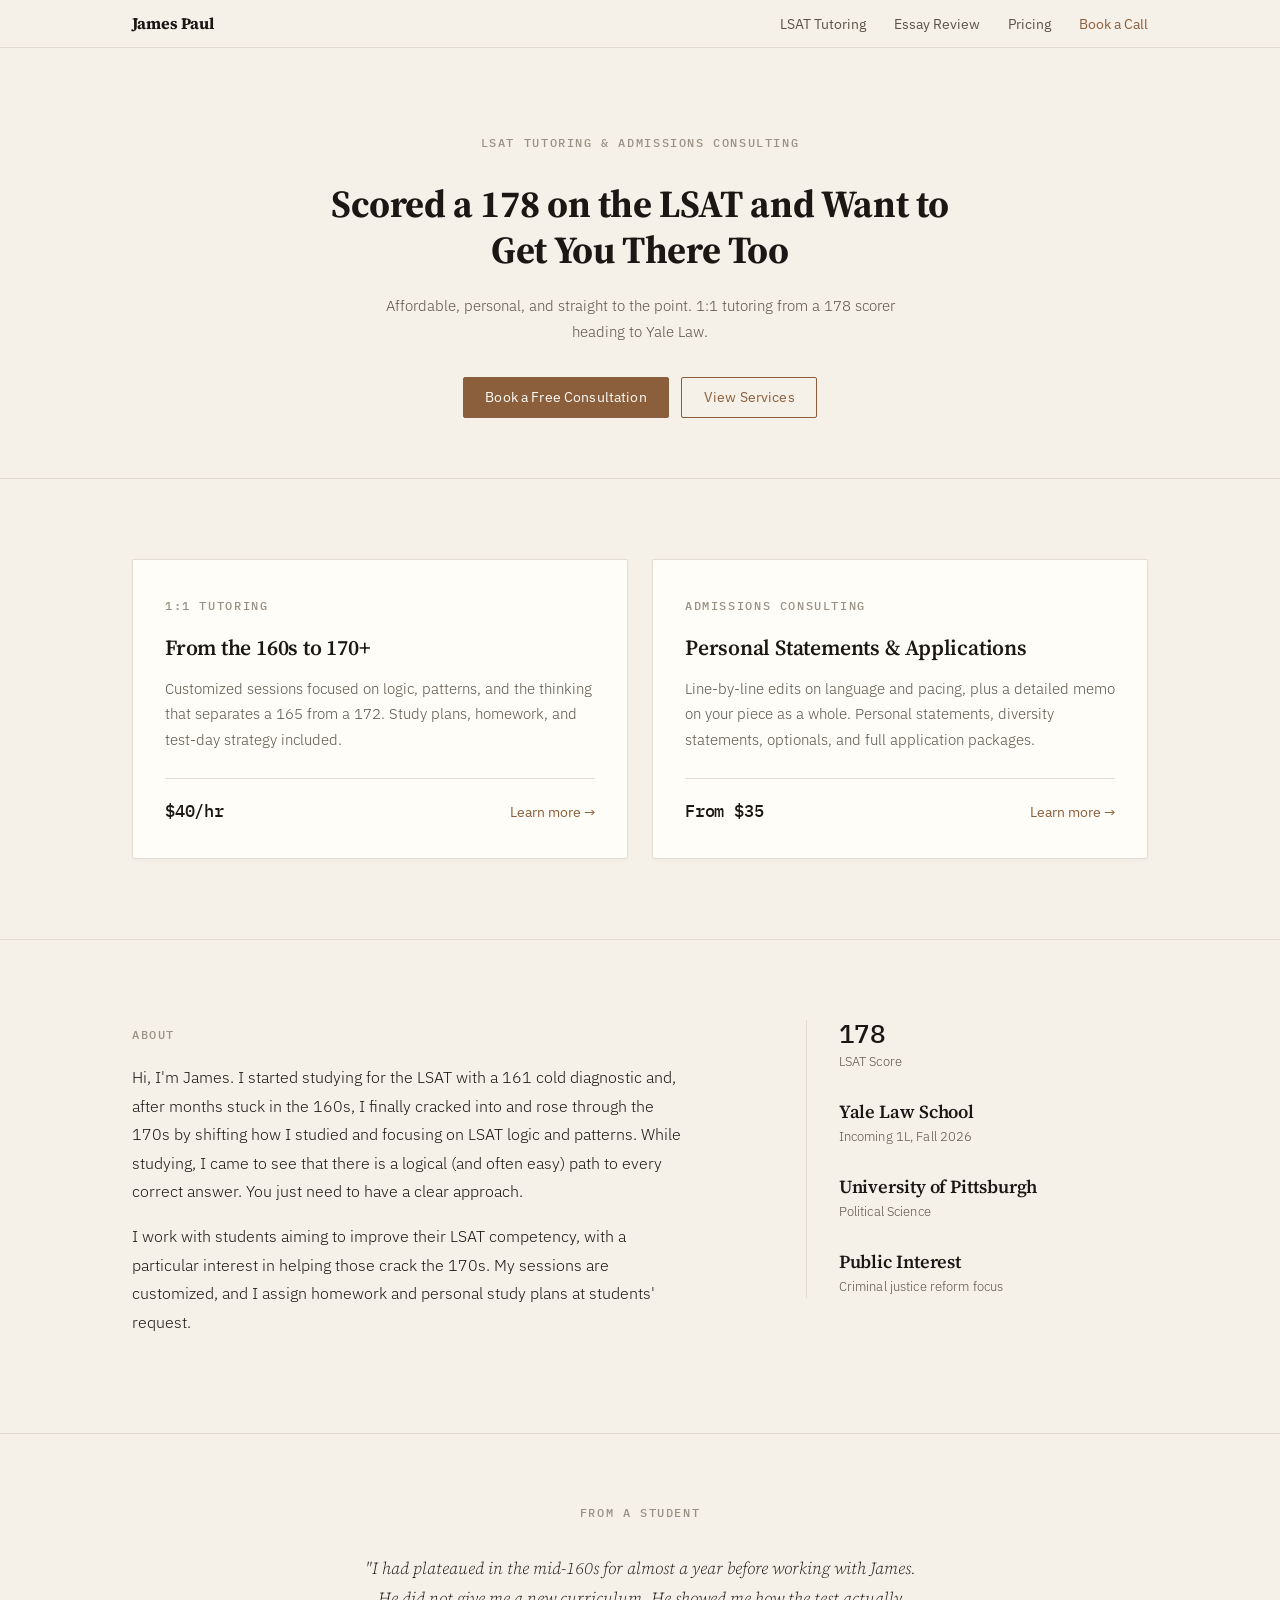
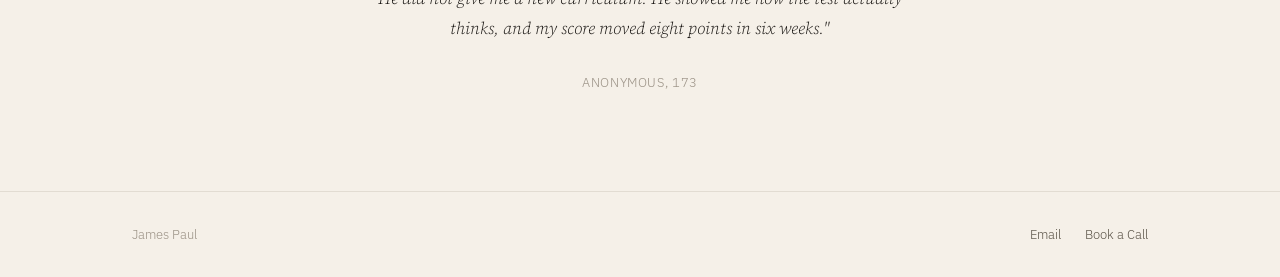
==== index.html @ 8e08b242 "Initial commit" ====
<!DOCTYPE html>
<html lang="en">
<head>
  <meta charset="UTF-8" />
  <meta name="viewport" content="width=device-width, initial-scale=1.0" />
  <title>James Paul · LSAT Tutoring and Essay Review</title>
  <meta name="description" content="1:1 LSAT tutoring and law school essay review from a 178 scorer heading to Yale Law. Affordable, personal, and straight to the point." />

  <link rel="preconnect" href="https://fonts.googleapis.com" />
  <link rel="preconnect" href="https://fonts.gstatic.com" crossorigin />
  <link href="https://fonts.googleapis.com/css2?family=IBM+Plex+Mono:wght@400;500&family=IBM+Plex+Sans:wght@300;400;500&family=Source+Serif+4:ital,opsz,wght@0,8..60,400..700;1,8..60,400..700&display=swap" rel="stylesheet" />

  <link rel="stylesheet" href="styles.css" />
</head>
<body>

  <!-- ========== Navigation ========== -->
  <nav class="nav" aria-label="Primary">
    <div class="nav-inner">
      <a href="index.html" class="nav-brand">James Paul</a>

      <button class="nav-toggle" aria-label="Toggle menu" aria-expanded="false">
        <svg width="22" height="22" viewBox="0 0 24 24" fill="none" stroke="currentColor" stroke-width="1.5" stroke-linecap="square">
          <line x1="3" y1="7" x2="21" y2="7" />
          <line x1="3" y1="12" x2="21" y2="12" />
          <line x1="3" y1="17" x2="21" y2="17" />
        </svg>
      </button>

      <ul class="nav-links">
        <li><a href="tutoring.html">LSAT Tutoring</a></li>
        <li><a href="essays.html">Essay Review</a></li>
        <li><a href="pricing.html">Pricing</a></li>
        <li><a href="https://calendly.com/jamespaul/intro" class="nav-cta">Book a Call</a></li>
      </ul>
    </div>
  </nav>

  <main>

    <!-- ========== Hero ========== -->
    <header class="hero">
      <div class="container">
        <span class="eyebrow">LSAT Tutoring &amp; Admissions Consulting</span>
        <h1>Scored a 178 on the LSAT and Want to Get You There Too</h1>
        <p class="subline">Affordable, personal, and straight to the point. 1:1 tutoring from a 178 scorer heading to Yale Law.</p>

        <div class="btn-row">
          <a href="https://calendly.com/jamespaul/intro" class="btn btn-primary">Book a Free Consultation</a>
          <a href="#services" class="btn btn-secondary">View Services</a>
        </div>
      </div>
    </header>

    <!-- ========== Services Overview ========== -->
    <section class="section section-bordered" id="services">
      <div class="container">
        <div class="services-grid">

          <article class="service-card">
            <span class="eyebrow">1:1 Tutoring</span>
            <h3>From the 160s to 170+</h3>
            <p>Customized sessions focused on logic, patterns, and the thinking that separates a 165 from a 172. Study plans, homework, and test-day strategy included.</p>
            <div class="card-foot">
              <span class="card-price">$40/hr</span>
              <a href="tutoring.html" class="arrow-link">Learn more →</a>
            </div>
          </article>

          <article class="service-card">
            <span class="eyebrow">Admissions Consulting</span>
            <h3>Personal Statements &amp; Applications</h3>
            <p>Line-by-line edits on language and pacing, plus a detailed memo on your piece as a whole. Personal statements, diversity statements, optionals, and full application packages.</p>
            <div class="card-foot">
              <span class="card-price">From $35</span>
              <a href="essays.html" class="arrow-link">Learn more →</a>
            </div>
          </article>

        </div>
      </div>
    </section>

    <!-- ========== About ========== -->
    <section class="section section-bordered">
      <div class="container">
        <div class="about">

          <div class="about-text">
            <span class="eyebrow">About</span>
            <p>Hi, I'm James. I started studying for the LSAT with a 161 cold diagnostic and, after months stuck in the 160s, I finally cracked into and rose through the 170s by shifting how I studied and focusing on LSAT logic and patterns. While studying, I came to see that there is a logical (and often easy) path to every correct answer. You just need to have a clear approach.</p>
            <p>I work with students aiming to improve their LSAT competency, with a particular interest in helping those crack the 170s. My sessions are customized, and I assign homework and personal study plans at students' request.</p>
          </div>

          <aside class="credentials" aria-label="Credentials">
            <div class="credential">
              <span class="big">178</span>
              <span class="label">LSAT Score</span>
            </div>
            <div class="credential">
              <span class="big-serif">Yale Law School</span>
              <span class="label">Incoming 1L, Fall 2026</span>
            </div>
            <div class="credential">
              <span class="big-serif">University of Pittsburgh</span>
              <span class="label">Political Science</span>
            </div>
            <div class="credential">
              <span class="big-serif">Public Interest</span>
              <span class="label">Criminal justice reform focus</span>
            </div>
          </aside>

        </div>
      </div>
    </section>

    <!-- ========== Testimonial ==========
         Replace the quote and attribution below with a real student testimonial. -->
    <section class="section-bordered">
      <div class="container">
        <div class="testimonial">
          <span class="eyebrow">From a Student</span>
          <blockquote>
            "I had plateaued in the mid-160s for almost a year before working with James. He did not give me a new curriculum. He showed me how the test actually thinks, and my score moved eight points in six weeks."
          </blockquote>
          <cite>Anonymous, 173</cite>
        </div>
      </div>
    </section>

  </main>

  <!-- ========== Footer ========== -->
  <footer class="site-footer">
    <div class="site-footer-inner">
      <span>James Paul</span>
      <div class="footer-links">
        <a href="mailto:hello@jamespaul.com">Email</a>
        <a href="https://calendly.com/jamespaul/intro">Book a Call</a>
      </div>
    </div>
  </footer>

  <script src="script.js"></script>
</body>
</html>
---- styles.css ----
/* ============================================================
   James Paul - LSAT Tutoring & Essay Review
   Editorial stylesheet. Warm cream, serif display, mono accents.
   ============================================================ */

:root {
  --bg: #f5f0e8;
  --surface: #fffdf7;
  --text: #1a1714;
  --text-2: #5a5347;
  --text-3: #9a9185;
  --accent: #8b5e3c;
  --accent-hover: #a06d48;
  --border: #e2dcd2;
  --ink: #1a1714;

  --serif: "Source Serif 4", Georgia, "Times New Roman", serif;
  --sans: "IBM Plex Sans", -apple-system, BlinkMacSystemFont, "Segoe UI", sans-serif;
  --mono: "IBM Plex Mono", ui-monospace, "SF Mono", Menlo, monospace;

  --nav-h: 48px;
  --page-max: 1080px;
  --reading-max: 640px;
  --wide-pad: 2rem;
  --section-gap: 5rem;
}

/* ---------- Reset & base ---------- */
*, *::before, *::after { box-sizing: border-box; }

html {
  scroll-behavior: smooth;
  scroll-padding-top: calc(var(--nav-h) + 1rem);
}

body {
  margin: 0;
  background: var(--bg);
  color: var(--text);
  font-family: var(--sans);
  font-weight: 300;
  font-size: 16px;
  line-height: 1.65;
  -webkit-font-smoothing: antialiased;
  -moz-osx-font-smoothing: grayscale;
  padding-top: var(--nav-h);
}

h1, h2, h3, h4 {
  font-family: var(--serif);
  font-weight: 600;
  color: var(--ink);
  line-height: 1.2;
  margin: 0 0 0.6em;
  letter-spacing: -0.01em;
}

h1 { font-size: 2.4rem; font-weight: 700; }
h2 { font-size: 1.75rem; }
h3 { font-size: 1.15rem; font-weight: 600; }

p { margin: 0 0 1em; color: var(--text); }

a {
  color: inherit;
  text-decoration: none;
  transition: color 120ms ease;
}
a:hover {
  text-decoration: underline;
  text-underline-offset: 3px;
  text-decoration-thickness: 1px;
}

hr {
  border: 0;
  border-top: 1px solid var(--border);
  margin: 0;
}

/* ---------- Layout ---------- */
.container {
  max-width: var(--page-max);
  margin: 0 auto;
  padding: 0 var(--wide-pad);
}

.container-narrow {
  max-width: 760px;
  margin: 0 auto;
  padding: 0 var(--wide-pad);
}

.section { padding: var(--section-gap) 0; }
.section-tight { padding: 3.5rem 0; }
.section-bordered { border-top: 1px solid var(--border); }

/* ---------- Editorial labels ---------- */
.eyebrow {
  font-family: var(--mono);
  font-size: 0.72rem;
  font-weight: 500;
  letter-spacing: 0.14em;
  text-transform: uppercase;
  color: var(--text-3);
  margin: 0 0 1.2rem;
  display: inline-block;
}

.eyebrow-accent { color: var(--accent); }

/* ---------- Navigation ---------- */
.nav {
  position: fixed;
  top: 0; left: 0; right: 0;
  height: var(--nav-h);
  background: var(--bg);
  border-bottom: 1px solid var(--border);
  z-index: 50;
}
.nav-inner {
  max-width: var(--page-max);
  margin: 0 auto;
  padding: 0 var(--wide-pad);
  height: 100%;
  display: flex;
  align-items: center;
  justify-content: space-between;
}
.nav-brand {
  font-family: var(--serif);
  font-weight: 700;
  font-size: 1rem;
  color: var(--ink);
  letter-spacing: -0.005em;
}
.nav-links {
  display: flex;
  gap: 1.75rem;
  align-items: center;
  list-style: none;
  margin: 0; padding: 0;
}
.nav-links a {
  font-size: 0.88rem;
  color: var(--text-2);
  font-weight: 400;
}
.nav-links a:hover { color: var(--ink); }
.nav-links a.nav-cta { color: var(--accent); }
.nav-links a.nav-cta:hover { color: var(--accent-hover); }

.nav-toggle {
  display: none;
  background: none;
  border: 0;
  padding: 0.4rem;
  cursor: pointer;
  color: var(--ink);
}
.nav-toggle svg { display: block; }

/* ---------- Buttons / CTAs ---------- */
.btn {
  display: inline-block;
  padding: 0.78rem 1.35rem;
  font-family: var(--sans);
  font-size: 0.9rem;
  font-weight: 400;
  letter-spacing: 0.01em;
  border-radius: 2px;
  border: 1px solid transparent;
  cursor: pointer;
  transition: background 140ms ease, border-color 140ms ease, color 140ms ease;
  line-height: 1;
}
.btn:hover { text-decoration: none; }

.btn-primary {
  background: var(--accent);
  color: var(--surface);
  border-color: var(--accent);
}
.btn-primary:hover {
  background: var(--accent-hover);
  border-color: var(--accent-hover);
  color: var(--surface);
}

.btn-secondary {
  background: transparent;
  color: var(--accent);
  border-color: var(--accent);
}
.btn-secondary:hover {
  background: var(--accent);
  color: var(--surface);
}

.btn-row {
  display: flex;
  gap: 0.75rem;
  justify-content: center;
  flex-wrap: wrap;
  margin-top: 2rem;
}

/* Inline accent link with arrow */
.arrow-link {
  font-family: var(--sans);
  font-size: 0.9rem;
  color: var(--accent);
  font-weight: 400;
}
.arrow-link:hover { color: var(--accent-hover); }

/* ---------- Hero ---------- */
.hero {
  text-align: center;
  padding: 5rem 1rem 3.75rem;
}
.hero .eyebrow { margin-bottom: 1.8rem; }
.hero h1 {
  max-width: 640px;
  margin: 0 auto 1.25rem;
  font-size: 2.4rem;
}
.hero .subline {
  max-width: 520px;
  margin: 0 auto;
  color: var(--text-2);
  font-size: 0.95rem;
  line-height: 1.7;
}

/* ---------- Page header (interior pages) ---------- */
.page-header {
  text-align: left;
  padding: 4rem 0 3rem;
  border-bottom: 1px solid var(--border);
}
.page-header h1 {
  max-width: 720px;
  margin-bottom: 1rem;
}
.page-header .subline {
  max-width: 580px;
  color: var(--text-2);
  font-size: 1rem;
}

/* ---------- Two-card services overview ---------- */
.services-grid {
  display: grid;
  grid-template-columns: 1fr 1fr;
  gap: 1.5rem;
}
.service-card {
  background: var(--surface);
  border: 1px solid var(--border);
  padding: 2.25rem 2rem 2rem;
  display: flex;
  flex-direction: column;
  border-radius: 2px;
  box-shadow: 0 1px 4px rgba(0, 0, 0, 0.03);
}
.service-card h3 {
  font-size: 1.35rem;
  font-family: var(--serif);
  font-weight: 600;
  margin-bottom: 0.9rem;
  line-height: 1.25;
}
.service-card p {
  color: var(--text-2);
  font-size: 0.94rem;
  line-height: 1.7;
  margin-bottom: 1.6rem;
  flex: 1;
}
.service-card .card-foot {
  display: flex;
  justify-content: space-between;
  align-items: baseline;
  padding-top: 1.2rem;
  border-top: 1px solid var(--border);
}
.service-card .card-price {
  font-family: var(--mono);
  font-size: 1.05rem;
  color: var(--ink);
  font-weight: 500;
  letter-spacing: -0.01em;
}

/* ---------- About ---------- */
.about {
  display: grid;
  grid-template-columns: 60% 40%;
  gap: 4rem;
  align-items: start;
}
.about-text p {
  font-size: 1.02rem;
  line-height: 1.75;
  color: var(--text);
  max-width: 56ch;
}
.about-text p + p { margin-top: 1rem; }

.credentials {
  display: flex;
  flex-direction: column;
  gap: 1.75rem;
  border-left: 1px solid var(--border);
  padding-left: 2rem;
}
.credential {
  display: flex;
  flex-direction: column;
  gap: 0.2rem;
}
.credential .big {
  font-family: var(--mono);
  font-size: 1.6rem;
  font-weight: 500;
  color: var(--ink);
  letter-spacing: -0.02em;
  line-height: 1.1;
}
.credential .big-serif {
  font-family: var(--serif);
  font-size: 1.15rem;
  font-weight: 600;
  color: var(--ink);
  letter-spacing: -0.005em;
  line-height: 1.2;
}
.credential .label {
  font-family: var(--sans);
  font-size: 0.82rem;
  color: var(--text-2);
  letter-spacing: 0.01em;
}

/* ---------- Testimonial ---------- */
.testimonial {
  max-width: 600px;
  margin: 0 auto;
  text-align: center;
  padding: 4rem 1rem;
}
.testimonial .eyebrow { margin-bottom: 2rem; }
.testimonial blockquote {
  margin: 0 0 1.5rem;
  font-family: var(--serif);
  font-style: italic;
  font-size: 1.05rem;
  line-height: 1.8;
  color: var(--text);
}
.testimonial cite {
  font-family: var(--sans);
  font-size: 0.82rem;
  color: var(--text-3);
  font-style: normal;
  letter-spacing: 0.05em;
  text-transform: uppercase;
}

/* ---------- What You Get (2-col blocks) ---------- */
.feature-grid {
  display: grid;
  grid-template-columns: 1fr 1fr;
  gap: 2.5rem 3rem;
  margin-top: 2.5rem;
}
.feature {
  display: flex;
  flex-direction: column;
  gap: 0.5rem;
}
.feature h3 {
  font-family: var(--serif);
  font-size: 1.08rem;
  font-weight: 600;
  margin: 0;
  color: var(--ink);
  line-height: 1.3;
}
.feature p {
  color: var(--text-2);
  font-size: 0.94rem;
  line-height: 1.7;
  margin: 0;
}

/* ---------- Tutoring pricing block ---------- */
.price-block {
  text-align: center;
  padding: 3.5rem 1rem;
  border-top: 1px solid var(--border);
  border-bottom: 1px solid var(--border);
}
.price-block .big-price {
  font-family: var(--mono);
  font-size: 3.2rem;
  font-weight: 500;
  color: var(--ink);
  letter-spacing: -0.03em;
  line-height: 1;
  display: block;
  margin-bottom: 1rem;
}
.price-block .price-note {
  color: var(--text-2);
  font-size: 0.95rem;
  margin: 0 auto 2rem;
  max-width: 420px;
}

/* ---------- CTA bar ---------- */
.cta-bar {
  background: var(--accent);
  color: var(--surface);
  padding: 3.5rem 1rem;
  text-align: center;
}
.cta-bar p {
  font-family: var(--serif);
  font-size: 1.25rem;
  font-weight: 600;
  color: var(--surface);
  margin: 0 0 1.5rem;
  max-width: 520px;
  margin-left: auto;
  margin-right: auto;
  line-height: 1.4;
}
.cta-bar .btn-cta-inverse {
  background: var(--surface);
  color: var(--accent);
  border-color: var(--surface);
  padding: 0.78rem 1.5rem;
  font-size: 0.9rem;
  border-radius: 2px;
  display: inline-block;
  font-family: var(--sans);
}
.cta-bar .btn-cta-inverse:hover {
  background: var(--bg);
  color: var(--accent-hover);
  text-decoration: none;
}

/* ---------- How It Works (numbered steps) ---------- */
.steps {
  list-style: none;
  margin: 2.5rem 0 0;
  padding: 0;
  counter-reset: step;
}
.step {
  display: grid;
  grid-template-columns: 3rem 1fr;
  gap: 1.5rem;
  padding: 2rem 0;
  border-bottom: 1px solid var(--border);
  counter-increment: step;
}
.step:first-child { border-top: 1px solid var(--border); }
.step::before {
  content: counter(step, decimal-leading-zero);
  font-family: var(--mono);
  font-size: 1rem;
  font-weight: 500;
  color: var(--accent);
  padding-top: 0.15rem;
  letter-spacing: 0.02em;
}
.step h3 {
  font-family: var(--serif);
  font-size: 1.15rem;
  font-weight: 600;
  margin: 0 0 0.5rem;
  color: var(--ink);
}
.step p {
  color: var(--text-2);
  font-size: 0.96rem;
  line-height: 1.7;
  margin: 0;
  max-width: 58ch;
}
.step p + p { margin-top: 0.6rem; }

/* ---------- Editorial service table ---------- */
.service-table {
  width: 100%;
  border-collapse: collapse;
  margin-top: 2rem;
  font-size: 0.95rem;
}
.service-table thead th {
  text-align: left;
  font-family: var(--mono);
  font-size: 0.72rem;
  font-weight: 500;
  letter-spacing: 0.14em;
  text-transform: uppercase;
  color: var(--text-3);
  padding: 0.9rem 0;
  border-bottom: 1px solid var(--border);
}
.service-table thead th:last-child { text-align: right; }
.service-table tbody td {
  padding: 1.4rem 0.5rem 1.4rem 0;
  border-bottom: 1px solid var(--border);
  vertical-align: top;
  line-height: 1.5;
}
.service-table td:first-child {
  font-family: var(--serif);
  font-weight: 600;
  color: var(--ink);
  font-size: 1.02rem;
  width: 28%;
}
.service-table td:nth-child(2) {
  color: var(--text-2);
}
.service-table td:last-child {
  text-align: right;
  font-family: var(--mono);
  font-weight: 500;
  color: var(--ink);
  white-space: nowrap;
  width: 18%;
}

/* ---------- Line-by-line explanation block ---------- */
.explainer {
  max-width: 640px;
  margin: 0 auto;
}
.explainer p {
  font-size: 1rem;
  line-height: 1.8;
  color: var(--text);
}

/* ---------- Pricing page sections ---------- */
.pricing-group {
  padding: 3rem 0;
  border-bottom: 1px solid var(--border);
}
.pricing-group:last-of-type { border-bottom: 0; }
.pricing-group h2 {
  font-family: var(--serif);
  font-size: 1.5rem;
  margin-bottom: 1.5rem;
}
.pricing-group .hr-row {
  font-family: var(--mono);
  font-size: 1.4rem;
  font-weight: 500;
  color: var(--ink);
  margin: 0.5rem 0 1.25rem;
}
.pricing-group .inline-note {
  color: var(--text-2);
  font-size: 0.94rem;
  margin-bottom: 1.25rem;
}

/* ---------- FAQ ---------- */
.faq-list { margin-top: 2rem; }
.faq-item {
  border-top: 1px solid var(--border);
  padding: 0;
}
.faq-item:last-child { border-bottom: 1px solid var(--border); }
.faq-item summary {
  list-style: none;
  cursor: pointer;
  padding: 1.4rem 0;
  display: flex;
  justify-content: space-between;
  align-items: center;
  gap: 1rem;
  font-family: var(--serif);
  font-size: 1.05rem;
  font-weight: 600;
  color: var(--ink);
}
.faq-item summary::-webkit-details-marker { display: none; }
.faq-item summary::after {
  content: "+";
  font-family: var(--mono);
  font-size: 1.2rem;
  color: var(--accent);
  font-weight: 400;
  transition: transform 200ms ease;
  line-height: 1;
  display: inline-block;
}
.faq-item[open] summary::after {
  transform: rotate(45deg);
}
.faq-item .faq-body {
  padding: 0 0 1.4rem;
  color: var(--text-2);
  font-size: 0.96rem;
  line-height: 1.7;
  max-width: 60ch;
}

/* ---------- Footer ---------- */
.site-footer {
  border-top: 1px solid var(--border);
  padding: 2rem 0;
  margin-top: 2rem;
  font-size: 0.82rem;
  color: var(--text-3);
}
.site-footer-inner {
  max-width: var(--page-max);
  margin: 0 auto;
  padding: 0 var(--wide-pad);
  display: flex;
  justify-content: space-between;
  align-items: center;
  flex-wrap: wrap;
  gap: 1rem;
}
.site-footer a { color: var(--text-2); }
.site-footer a:hover { color: var(--ink); }
.footer-links { display: flex; gap: 1.5rem; }

/* ---------- Responsive ---------- */
@media (max-width: 768px) {
  :root {
    --wide-pad: 1.25rem;
    --section-gap: 3.5rem;
  }
  h1 { font-size: 1.95rem; }
  h2 { font-size: 1.45rem; }

  .hero { padding: 3.5rem 0.5rem 2.75rem; }
  .hero h1 { font-size: 1.95rem; }

  .services-grid { grid-template-columns: 1fr; gap: 1.25rem; }
  .feature-grid { grid-template-columns: 1fr; gap: 2rem; }
  .about {
    grid-template-columns: 1fr;
    gap: 2.5rem;
  }
  .credentials {
    border-left: 0;
    border-top: 1px solid var(--border);
    padding-left: 0;
    padding-top: 2rem;
  }

  /* Mobile nav */
  .nav-toggle { display: inline-flex; }
  .nav-links {
    position: absolute;
    top: var(--nav-h);
    left: 0; right: 0;
    flex-direction: column;
    align-items: flex-start;
    gap: 0;
    background: var(--bg);
    border-bottom: 1px solid var(--border);
    padding: 0.5rem var(--wide-pad) 1rem;
    display: none;
  }
  .nav-links.open { display: flex; }
  .nav-links li {
    width: 100%;
    border-top: 1px solid var(--border);
  }
  .nav-links li:first-child { border-top: 0; }
  .nav-links a {
    display: block;
    padding: 0.9rem 0;
    font-size: 0.95rem;
    width: 100%;
  }

  .price-block .big-price { font-size: 2.4rem; }
  .cta-bar p { font-size: 1.08rem; }
  .service-table { font-size: 0.88rem; }
  .service-table td:first-child { width: 40%; }
  .service-table td:nth-child(2) { font-size: 0.85rem; }

  .step {
    grid-template-columns: 2.2rem 1fr;
    gap: 1rem;
    padding: 1.6rem 0;
  }

  .site-footer-inner { flex-direction: column; align-items: flex-start; }
}

@media (max-width: 480px) {
  h1 { font-size: 1.7rem; }
  .hero h1 { font-size: 1.7rem; }
  .btn-row .btn { width: 100%; text-align: center; }
}
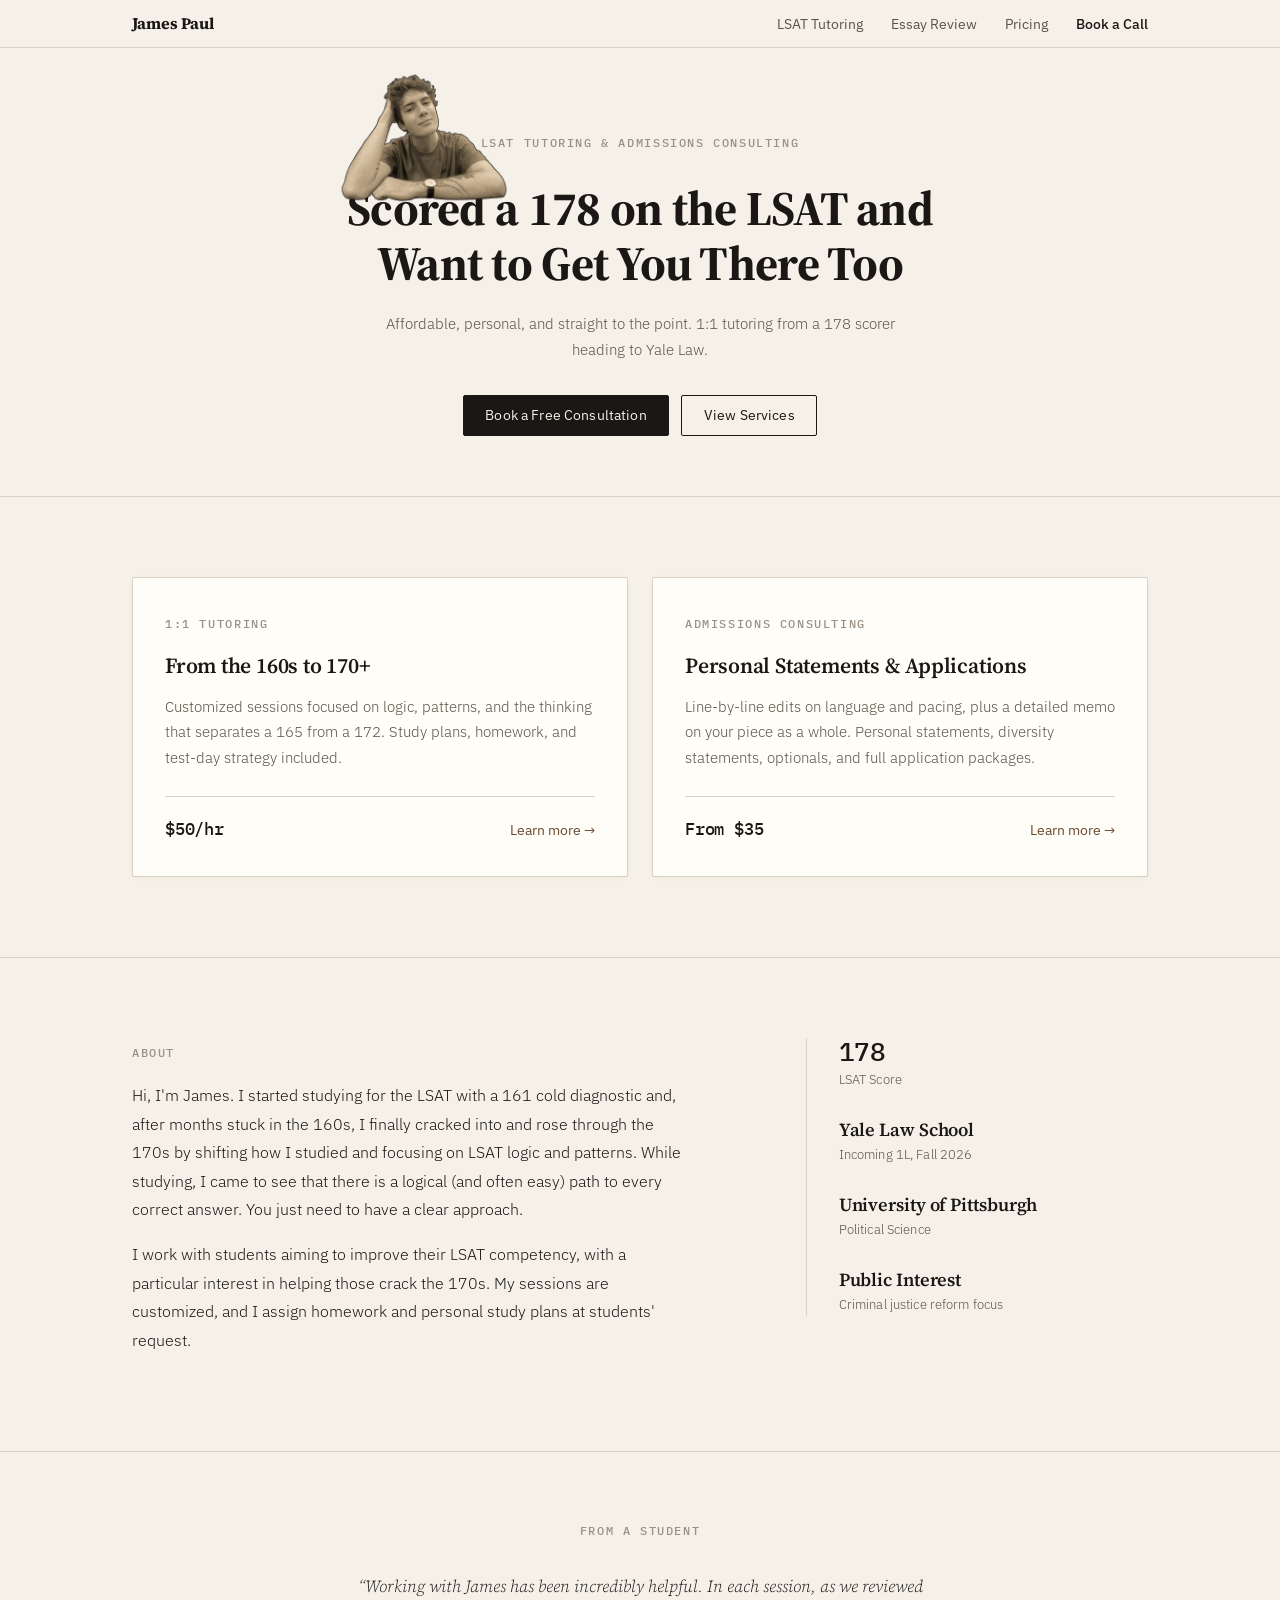
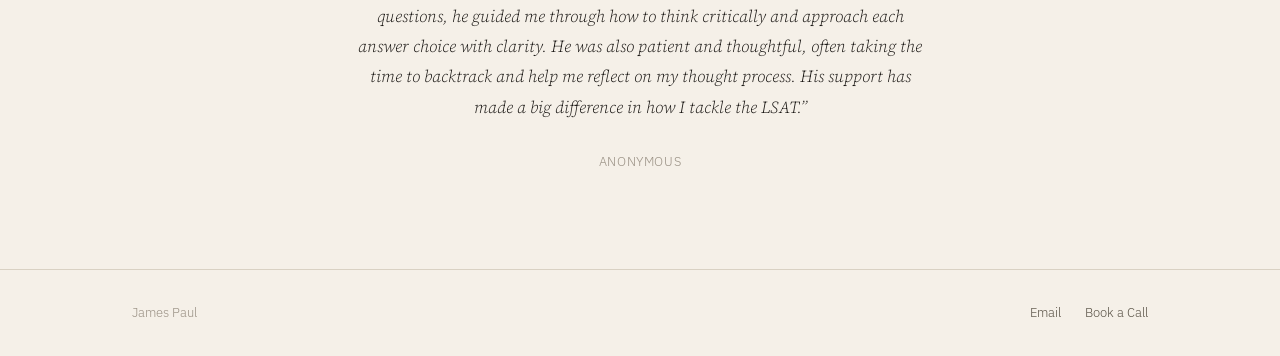
==== commit 22537c28: "pics and copy" ====
--- a/index.html
+++ b/index.html
@@ -31,7 +31,7 @@
         <li><a href="tutoring.html">LSAT Tutoring</a></li>
         <li><a href="essays.html">Essay Review</a></li>
         <li><a href="pricing.html">Pricing</a></li>
-        <li><a href="https://calendly.com/jamespaul/intro" class="nav-cta">Book a Call</a></li>
+        <li><a href="https://calendly.com/jamespaul0411/free-intro-meeting" class="nav-cta">Book a Call</a></li>
       </ul>
     </div>
   </nav>
@@ -40,17 +40,22 @@
 
     <!-- ========== Hero ========== -->
     <header class="hero">
-      <div class="container">
-        <span class="eyebrow">LSAT Tutoring &amp; Admissions Consulting</span>
-        <h1>Scored a 178 on the LSAT and Want to Get You There Too</h1>
-        <p class="subline">Affordable, personal, and straight to the point. 1:1 tutoring from a 178 scorer heading to Yale Law.</p>
+     <div class="container">
+       <span class="eyebrow">LSAT Tutoring &amp; Admissions Consulting</span>
 
-        <div class="btn-row">
-          <a href="https://calendly.com/jamespaul/intro" class="btn btn-primary">Book a Free Consultation</a>
-          <a href="#services" class="btn btn-secondary">View Services</a>
-        </div>
-      </div>
-    </header>
+       <div class="hero-headline-wrap">
+         <img src="images/james-cutout.png" alt="" class="hero-portrait" />
+         <h1>Scored a 178 on the LSAT and Want to Get You There Too</h1>
+       </div>
+
+       <p class="subline">Affordable, personal, and straight to the point. 1:1 tutoring from a 178 scorer heading to Yale Law.</p>
+
+       <div class="btn-row">
+         <a href="https://calendly.com/jamespaul0411/free-intro-meeting" class="btn btn-primary">Book a Free Consultation</a>
+         <a href="#services" class="btn btn-secondary">View Services</a>
+       </div>
+     </div>
+   </header>
 
     <!-- ========== Services Overview ========== -->
     <section class="section section-bordered" id="services">
@@ -62,7 +67,7 @@
             <h3>From the 160s to 170+</h3>
             <p>Customized sessions focused on logic, patterns, and the thinking that separates a 165 from a 172. Study plans, homework, and test-day strategy included.</p>
             <div class="card-foot">
-              <span class="card-price">$40/hr</span>
+              <span class="card-price">$50/hr</span>
               <a href="tutoring.html" class="arrow-link">Learn more →</a>
             </div>
           </article>
@@ -122,9 +127,9 @@
         <div class="testimonial">
           <span class="eyebrow">From a Student</span>
           <blockquote>
-            "I had plateaued in the mid-160s for almost a year before working with James. He did not give me a new curriculum. He showed me how the test actually thinks, and my score moved eight points in six weeks."
+            “Working with James has been incredibly helpful. In each session, as we reviewed questions, he guided me through how to think critically and approach each answer choice with clarity. He was also patient and thoughtful, often taking the time to backtrack and help me reflect on my thought process. His support has made a big difference in how I tackle the LSAT.”
           </blockquote>
-          <cite>Anonymous, 173</cite>
+          <cite>Anonymous</cite>
         </div>
       </div>
     </section>
@@ -137,7 +142,7 @@
       <span>James Paul</span>
       <div class="footer-links">
         <a href="mailto:hello@jamespaul.com">Email</a>
-        <a href="https://calendly.com/jamespaul/intro">Book a Call</a>
+        <a href="https://calendly.com/jamespaul0411">Book a Call</a>
       </div>
     </div>
   </footer>
--- a/styles.css
+++ b/styles.css
@@ -9,9 +9,9 @@
   --text: #1a1714;
   --text-2: #5a5347;
   --text-3: #9a9185;
-  --accent: #8b5e3c;
-  --accent-hover: #a06d48;
-  --border: #e2dcd2;
+  --accent: #6b4a30;
+  --accent-hover: #8a6347;
+  --border: #d9d1c3;
   --ink: #1a1714;
 
   --serif: "Source Serif 4", Georgia, "Times New Roman", serif;
@@ -147,9 +147,8 @@
   font-weight: 400;
 }
 .nav-links a:hover { color: var(--ink); }
-.nav-links a.nav-cta { color: var(--accent); }
-.nav-links a.nav-cta:hover { color: var(--accent-hover); }
-
+.nav-links a.nav-cta { color: var(--ink); font-weight: 500; }
+.nav-links a.nav-cta:hover { color: var(--ink); }
 .nav-toggle {
   display: none;
   background: none;
@@ -177,24 +176,24 @@
 .btn:hover { text-decoration: none; }
 
 .btn-primary {
-  background: var(--accent);
-  color: var(--surface);
-  border-color: var(--accent);
+  background: var(--ink);
+  color: var(--bg);
+  border-color: var(--ink);
 }
 .btn-primary:hover {
-  background: var(--accent-hover);
-  border-color: var(--accent-hover);
-  color: var(--surface);
+  background: #3a342c;
+  border-color: #3a342c;
+  color: var(--bg);
 }
 
 .btn-secondary {
   background: transparent;
-  color: var(--accent);
-  border-color: var(--accent);
+  color: var(--ink);
+  border-color: var(--ink);
 }
 .btn-secondary:hover {
-  background: var(--accent);
-  color: var(--surface);
+  background: var(--ink);
+  color: var(--bg);
 }
 
 .btn-row {
@@ -221,9 +220,11 @@
 }
 .hero .eyebrow { margin-bottom: 1.8rem; }
 .hero h1 {
-  max-width: 640px;
+  max-width: 780px;
   margin: 0 auto 1.25rem;
-  font-size: 2.4rem;
+  font-size: 3rem;
+  letter-spacing: -0.015em;
+  line-height: 1.15;
 }
 .hero .subline {
   max-width: 520px;
@@ -421,8 +422,8 @@
 
 /* ---------- CTA bar ---------- */
 .cta-bar {
-  background: var(--accent);
-  color: var(--surface);
+  background: var(--ink);
+  color: var(--bg);
   padding: 3.5rem 1rem;
   text-align: center;
 }
@@ -438,9 +439,9 @@
   line-height: 1.4;
 }
 .cta-bar .btn-cta-inverse {
-  background: var(--surface);
-  color: var(--accent);
-  border-color: var(--surface);
+  background: var(--bg);
+  color: var(--ink);
+  border-color: var(--bg);
   padding: 0.78rem 1.5rem;
   font-size: 0.9rem;
   border-radius: 2px;
@@ -448,8 +449,9 @@
   font-family: var(--sans);
 }
 .cta-bar .btn-cta-inverse:hover {
-  background: var(--bg);
-  color: var(--accent-hover);
+  background: transparent;
+  color: var(--bg);
+  border-color: var(--bg);
   text-decoration: none;
 }
 
@@ -709,3 +711,87 @@
   .hero h1 { font-size: 1.7rem; }
   .btn-row .btn { width: 100%; text-align: center; }
 }
+
+/* Hero portrait overlap */
+   .hero-headline-wrap {
+     position: relative;
+     max-width: 640px;
+     margin: 0 auto 1.25rem;
+   }
+   .hero-headline-wrap h1 {
+     margin: 0;
+     position: relative;
+     z-index: 1;
+   }
+   .hero-portrait {
+     position: absolute;
+     top: -175px;
+     left: 14px;
+     width: 180px;
+     height: auto;
+     z-index: 2;
+     pointer-events: none;
+   }
+   @media (max-width: 768px) {
+     .hero-portrait {
+       width: 120px;
+       top: -60px;
+       left: -10px;
+     }
+   }
+
+   /* Credentials story (essays page) */
+.credentials-story {
+  display: grid;
+  grid-template-columns: 1fr 1fr;
+  gap: 3.5rem;
+  align-items: start;
+}
+.credentials-text h2 {
+  font-family: var(--serif);
+  font-size: 1.8rem;
+  font-weight: 600;
+  line-height: 1.2;
+  margin-bottom: 1.25rem;
+  max-width: 22ch;
+}
+.credentials-text p {
+  color: var(--text);
+  font-size: 1rem;
+  line-height: 1.75;
+  max-width: 56ch;
+}
+.credentials-text p + p {
+  margin-top: 1rem;
+}
+.credentials-image {
+  margin: 0;
+  border: 1px solid var(--border);
+  background: var(--surface);
+  padding: 0.75rem;
+}
+.credentials-image img {
+  display: block;
+  width: 100%;
+  height: auto;
+  border: 1px solid var(--border);
+}
+.credentials-image figcaption {
+  font-family: var(--mono);
+  font-size: 0.72rem;
+  letter-spacing: 0.08em;
+  text-transform: uppercase;
+  color: var(--text-3);
+  padding: 0.9rem 0.25rem 0.25rem;
+  text-align: left;
+}
+
+@media (max-width: 768px) {
+  .credentials-story {
+    grid-template-columns: 1fr;
+    gap: 2rem;
+  }
+  .credentials-text h2 {
+    font-size: 1.5rem;
+  }
+}
